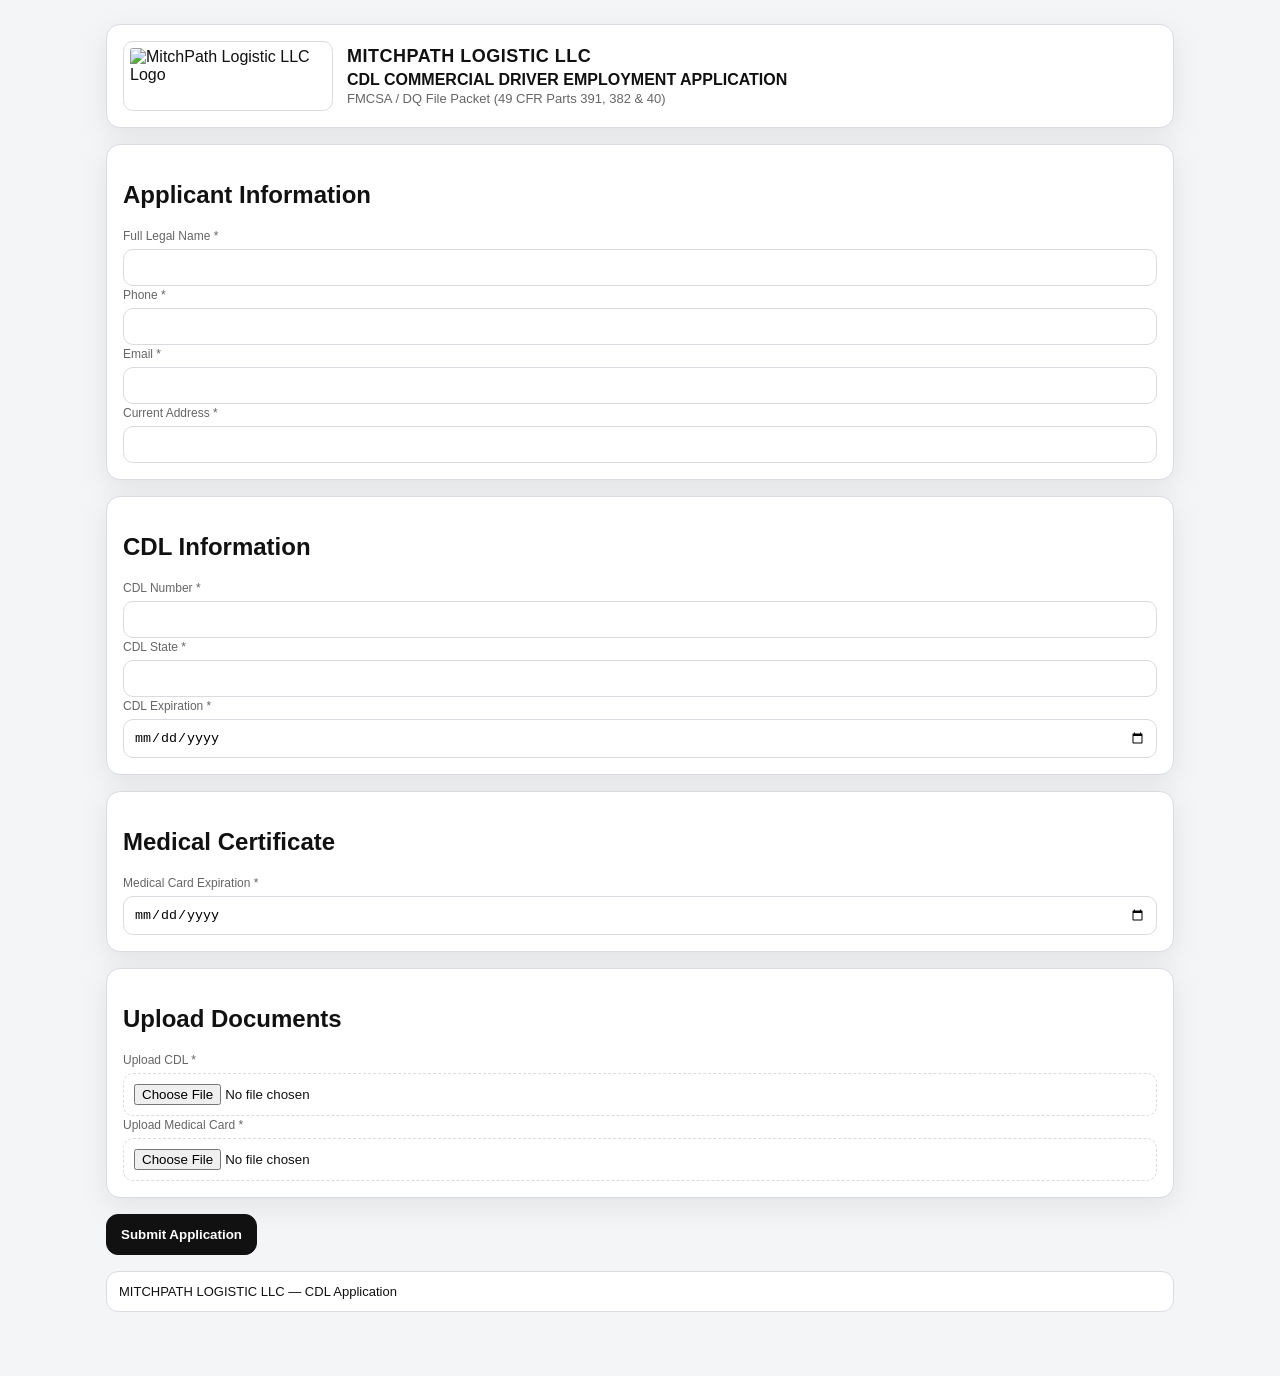
==== index.html @ 9a17a5a4 "Add files via upload" ====
<!DOCTYPE html>
<html lang="en">

<head>
<meta charset="UTF-8">
<meta name="viewport" content="width=device-width, initial-scale=1.0">

<title>MitchPath Logistic LLC — CDL Driver Employment Application</title>

<link rel="stylesheet" href="style.css">

</head>

<body>

<div class="page">

<header class="header">

<div class="brand">

<img src="assets/logo.png" alt="MitchPath Logistic LLC Logo" class="logo">

<div class="brand-text">
<div class="company">MITCHPATH LOGISTIC LLC</div>
<div class="doc-title">CDL COMMERCIAL DRIVER EMPLOYMENT APPLICATION</div>
<div class="sub-title">FMCSA / DQ File Packet (49 CFR Parts 391, 382 & 40)</div>
</div>

</div>

</header>

<form id="driverForm">

<section class="card">

<h2>Applicant Information</h2>

<div class="field">
<label>Full Legal Name *</label>
<input type="text" name="fullName" required>
</div>

<div class="field">
<label>Phone *</label>
<input type="tel" name="phone" required>
</div>

<div class="field">
<label>Email *</label>
<input type="email" name="email" required>
</div>

<div class="field">
<label>Current Address *</label>
<input type="text" name="address" required>
</div>

</section>

<section class="card">

<h2>CDL Information</h2>

<div class="field">
<label>CDL Number *</label>
<input type="text" name="cdlNumber" required>
</div>

<div class="field">
<label>CDL State *</label>
<input type="text" name="cdlState" required>
</div>

<div class="field">
<label>CDL Expiration *</label>
<input type="date" name="cdlExp" required>
</div>

</section>

<section class="card">

<h2>Medical Certificate</h2>

<div class="field">
<label>Medical Card Expiration *</label>
<input type="date" name="medCard" required>
</div>

</section>

<section class="card">

<h2>Upload Documents</h2>

<div class="field">
<label>Upload CDL *</label>
<input type="file" name="uploadCDL" required>
</div>

<div class="field">
<label>Upload Medical Card *</label>
<input type="file" name="uploadMedical" required>
</div>

</section>

<section class="actions">

<button type="submit" class="btn primary">Submit Application</button>
</button>

</section>

<footer class="footer">
MITCHPATH LOGISTIC LLC — CDL Application
</footer>

</form>

</div>

<script src="app.js"></script>

</body>
</html>
---- style.css ----
:root{
  --bg:#f4f5f7;
  --card:#ffffff;
  --text:#111;
  --muted:#666;
  --line:#d9dbe1;
  --shadow: 0 8px 30px rgba(0,0,0,.08);
}

*{ box-sizing:border-box; }
body{
  margin:0;
  font-family: Arial, Helvetica, sans-serif;
  background:var(--bg);
  color:var(--text);
}

.page{
  max-width: 1100px;
  margin: 24px auto;
  padding: 0 16px 40px;
}

.header{
  background:var(--card);
  border:1px solid var(--line);
  border-radius:14px;
  padding:16px;
  box-shadow: var(--shadow);
  display:flex;
  gap:16px;
  align-items:flex-start;
  justify-content:space-between;
}

.brand{
  display:flex;
  gap:14px;
  align-items:center;
}

.logo{
  width: 210px;
  height: 70px;
  object-fit: contain;
  border: 1px solid var(--line);
  padding: 6px;
  background:#fff;
  border-radius:10px;
}

.brand-text .company{
  font-weight:800;
  letter-spacing:.5px;
  font-size: 18px;
  margin-bottom:2px;
}

.brand-text .doc-title{
  font-weight:800;
  font-size: 16px;
  margin-top:4px;
}

.brand-text .sub-title{
  color:var(--muted);
  font-size: 13px;
  margin-top:2px;
}

.meta{
  display:flex;
  gap:12px;
}

.meta-box{
  min-width: 180px;
  border:1px solid var(--line);
  border-radius:12px;
  padding:10px;
  background:#fff;
}

.meta-label{
  font-size:12px;
  color:var(--muted);
  margin-bottom:6px;
}

input[type="text"], input[type="email"], input[type="tel"], input[type="date"], input[type="month"]{
  width:100%;
  padding:10px;
  border:1px solid var(--line);
  border-radius:10px;
  outline:none;
}

input[type="file"]{
  width:100%;
  padding:10px;
  border:1px dashed var(--line);
  border-radius:10px;
  background:#fff;
}

.card{
  margin-top:16px;
  background:var(--card);
  border:1px solid var(--line);
  border-radius:14px;
  padding:16px;
  box-shadow: var(--shadow);
}

.card-hd h2{
  margin:0 0 6px;
  font-size:16px;
}

.muted{ color:var(--muted); margin:0; font-size:13px; }

.grid-2{ display:grid; grid-template-columns: 1fr 1fr; gap:14px; }
.grid-3{ display:grid; grid-template-columns: 1fr 1fr 1fr; gap:14px; }
.grid-4{ display:grid; grid-template-columns: 1fr 1fr 1fr 1fr; gap:14px; }

@media (max-width: 980px){
  .header{ flex-direction:column; }
  .meta{ width:100%; }
  .grid-4{ grid-template-columns: 1fr 1fr; }
  .grid-3{ grid-template-columns: 1fr; }
  .grid-2{ grid-template-columns: 1fr; }
}

.field label{
  display:block;
  font-size:12px;
  color:var(--muted);
  margin: 2px 0 6px;
}

.field.span-2{ grid-column: span 2; }

.box{
  border:1px solid var(--line);
  border-radius:12px;
  padding:12px;
  background:#fff;
}

.box h3{ margin:0 0 10px; font-size:14px; }

.checklist{
  display:flex;
  flex-direction:column;
  gap:8px;
  font-size: 13px;
}

.inline{
  display:flex;
  gap:10px;
  flex-wrap:wrap;
}

.pill{
  border:1px solid var(--line);
  border-radius:999px;
  padding:8px 10px;
  background:#fff;
}

.stack{
  display:flex;
  flex-direction:column;
  gap:8px;
}

.sig-row{
  margin-top:12px;
  display:grid;
  grid-template-columns: 1fr 220px;
  gap:14px;
}

@media (max-width: 700px){
  .sig-row{ grid-template-columns: 1fr; }
  .field.span-2{ grid-column: auto; }
}

.repeat .row-title{
  font-weight:700;
  margin: 10px 0 8px;
}

.actions{
  margin-top:16px;
  display:flex;
  gap:10px;
  flex-wrap:wrap;
  align-items:center;
}

.btn{
  border:1px solid var(--line);
  background:#fff;
  border-radius:12px;
  padding:12px 14px;
  cursor:pointer;
  text-decoration:none;
  color:#111;
  font-weight:700;
}

.btn.primary{
  background:#111;
  color:#fff;
  border-color:#111;
}

.btn.secondary{
  background:#fff;
}

.btn.link{
  background:transparent;
  border-style:dashed;
}

.footer{
  margin-top:16px;
  padding:12px;
  border:1px solid var(--line);
  border-radius:12px;
  background:#fff;
  display:flex;
  justify-content:space-between;
  gap:10px;
  flex-wrap:wrap;
  font-size: 13px;
}

.error{
  border-color:#c62828 !important;
}.topnav{
  position: sticky;
  top:0;
  z-index:100;
  background:#fff;
  border-bottom:1px solid var(--line);
  padding:12px 16px;
  display:flex;
  justify-content:space-between;
  align-items:center;
}

.appname{
  font-weight:900;
  letter-spacing:.2px;
}

.navlink{
  text-decoration:none;
  font-weight:700;
  color:#111;
  border:1px solid var(--line);
  padding:8px 10px;
  border-radius:10px;
  background:#fff;
}

.steps{
  margin: 14px auto 0;
  max-width:1100px;
  padding: 0 16px;
  display:flex;
  gap:8px;
  flex-wrap:wrap;
}

.step{
  font-size:12px;
  padding:8px 10px;
  border:1px solid var(--line);
  border-radius:999px;
  background:#fff;
  color:var(--muted);
  font-weight:800;
}

.step.active{
  color:#111;
  border-color:#111;
}
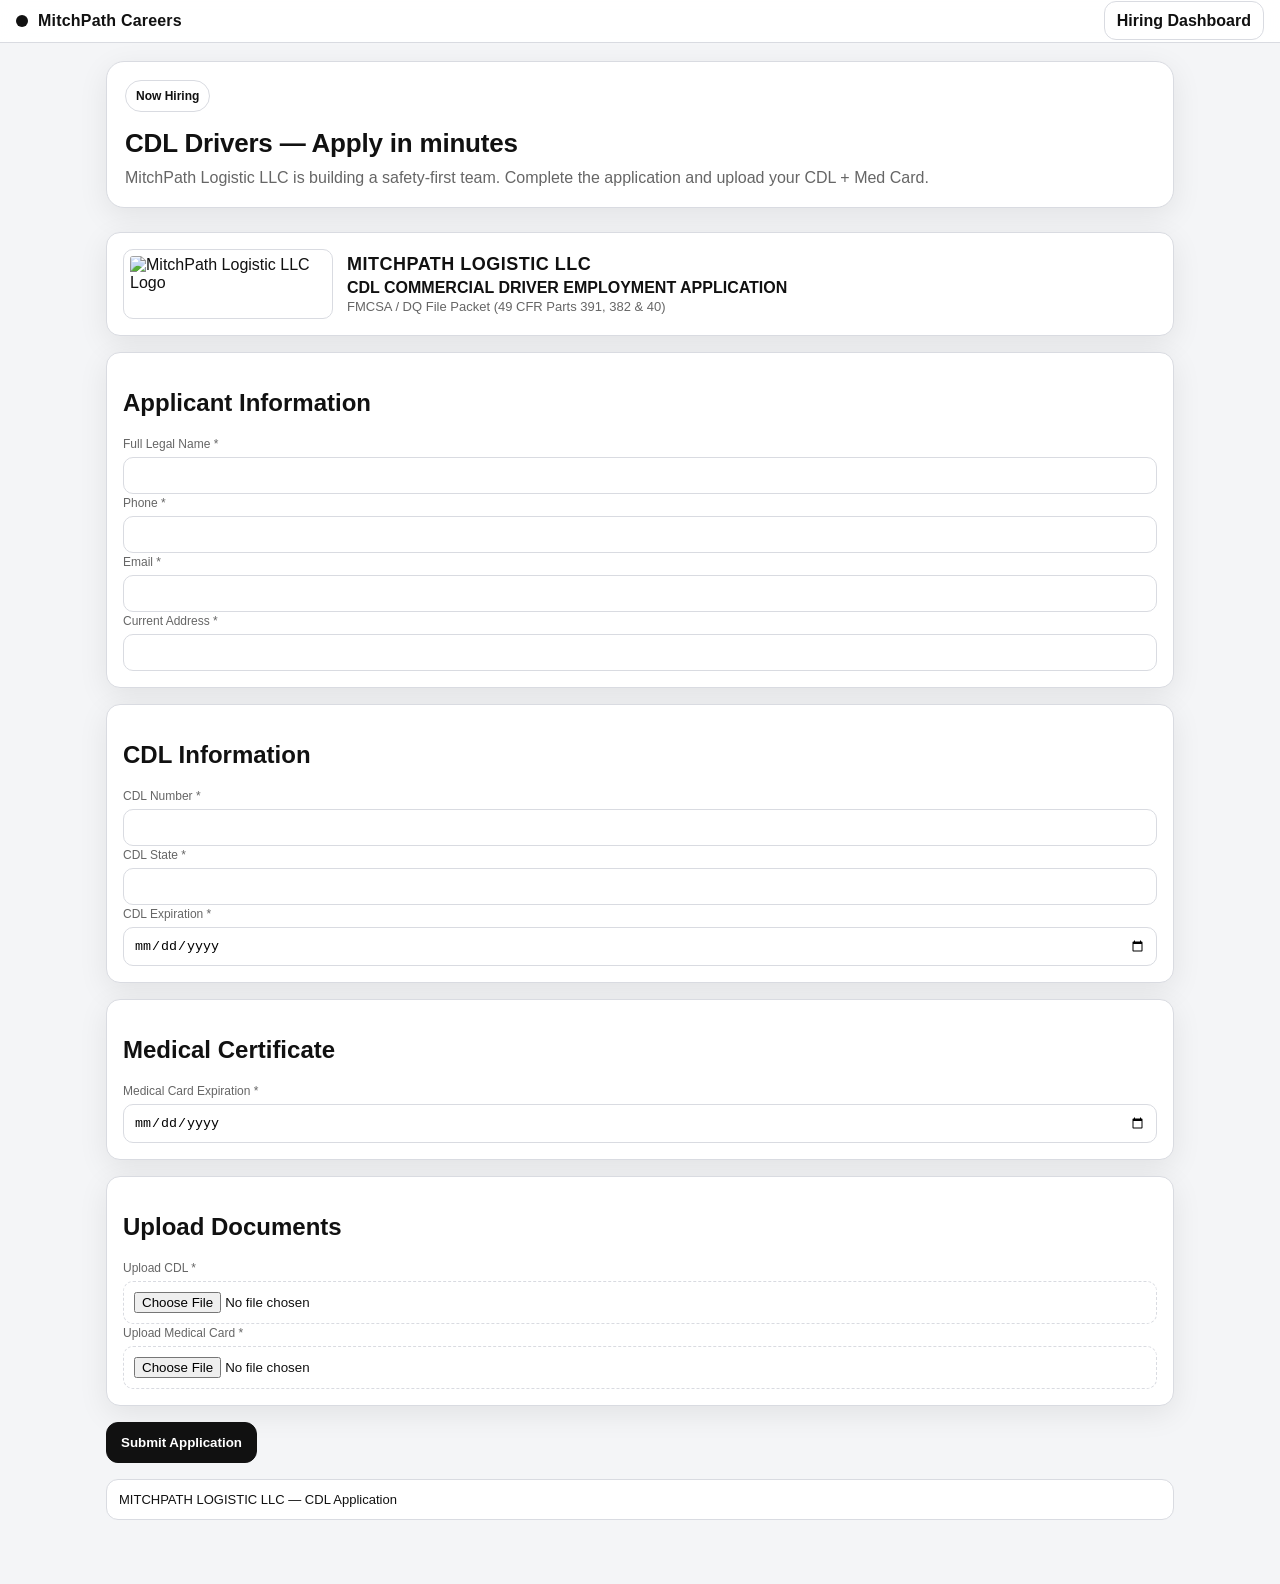
==== commit 7f597aa3: "Refactor index.html structure and add navigation" ====
--- a/index.html
+++ b/index.html
@@ -12,7 +12,25 @@
 </head>
 
 <body>
+<nav class="topnav">
+  <div class="topnav-left">
+    <span class="brand-dot"></span>
+    <span class="appname">MitchPath Careers</span>
+  </div>
+  <div class="topnav-right">
+    <a class="navbtn" href="dashboard.html">Hiring Dashboard</a>
+  </div>
+</nav>
 
+<section class="hero">
+  <div class="hero-inner">
+    <div class="hero-badge">Now Hiring</div>
+    <h1>CDL Drivers — Apply in minutes</h1>
+    <p>
+      MitchPath Logistic LLC is building a safety-first team. Complete the application and upload your CDL + Med Card.
+    </p>
+  </div>
+</section>
 <div class="page">
 
 <header class="header">
@@ -125,4 +143,5 @@
 <script src="app.js"></script>
 
 </body>
-</html>+
+</html>
--- a/style.css
+++ b/style.css
@@ -290,4 +290,73 @@
 .step.active{
   color:#111;
   border-color:#111;
-}+
+}/* ===== Eye-catching header + modern UI ===== */
+.topnav{
+  position: sticky;
+  top: 0;
+  z-index: 50;
+  background: rgba(255,255,255,.92);
+  backdrop-filter: blur(10px);
+  border-bottom: 1px solid var(--line);
+  padding: 12px 16px;
+  display:flex;
+  align-items:center;
+  justify-content:space-between;
+}
+
+.topnav-left{ display:flex; align-items:center; gap:10px; }
+.brand-dot{
+  width:12px; height:12px; border-radius:999px;
+  background:#111;
+  display:inline-block;
+}
+
+.appname{ font-weight:900; letter-spacing:.2px; }
+
+.navbtn{
+  text-decoration:none;
+  font-weight:800;
+  border:1px solid var(--line);
+  padding:10px 12px;
+  border-radius:12px;
+  background:#fff;
+  color:#111;
+}
+
+.hero{
+  margin: 18px auto 0;
+  max-width: 1100px;
+  padding: 0 16px;
+}
+
+.hero-inner{
+  border:1px solid var(--line);
+  border-radius:18px;
+  padding:18px;
+  background:#fff;
+  box-shadow: var(--shadow);
+}
+
+.hero-badge{
+  display:inline-block;
+  font-size:12px;
+  font-weight:900;
+  border:1px solid var(--line);
+  padding:8px 10px;
+  border-radius:999px;
+  background:#fff;
+  margin-bottom:10px;
+}
+
+.hero-inner h1{
+  margin: 6px 0 8px;
+  font-size: 26px;
+  letter-spacing: -.2px;
+}
+
+.hero-inner p{
+  margin: 0;
+  color: var(--muted);
+  line-height: 1.4;
+}
